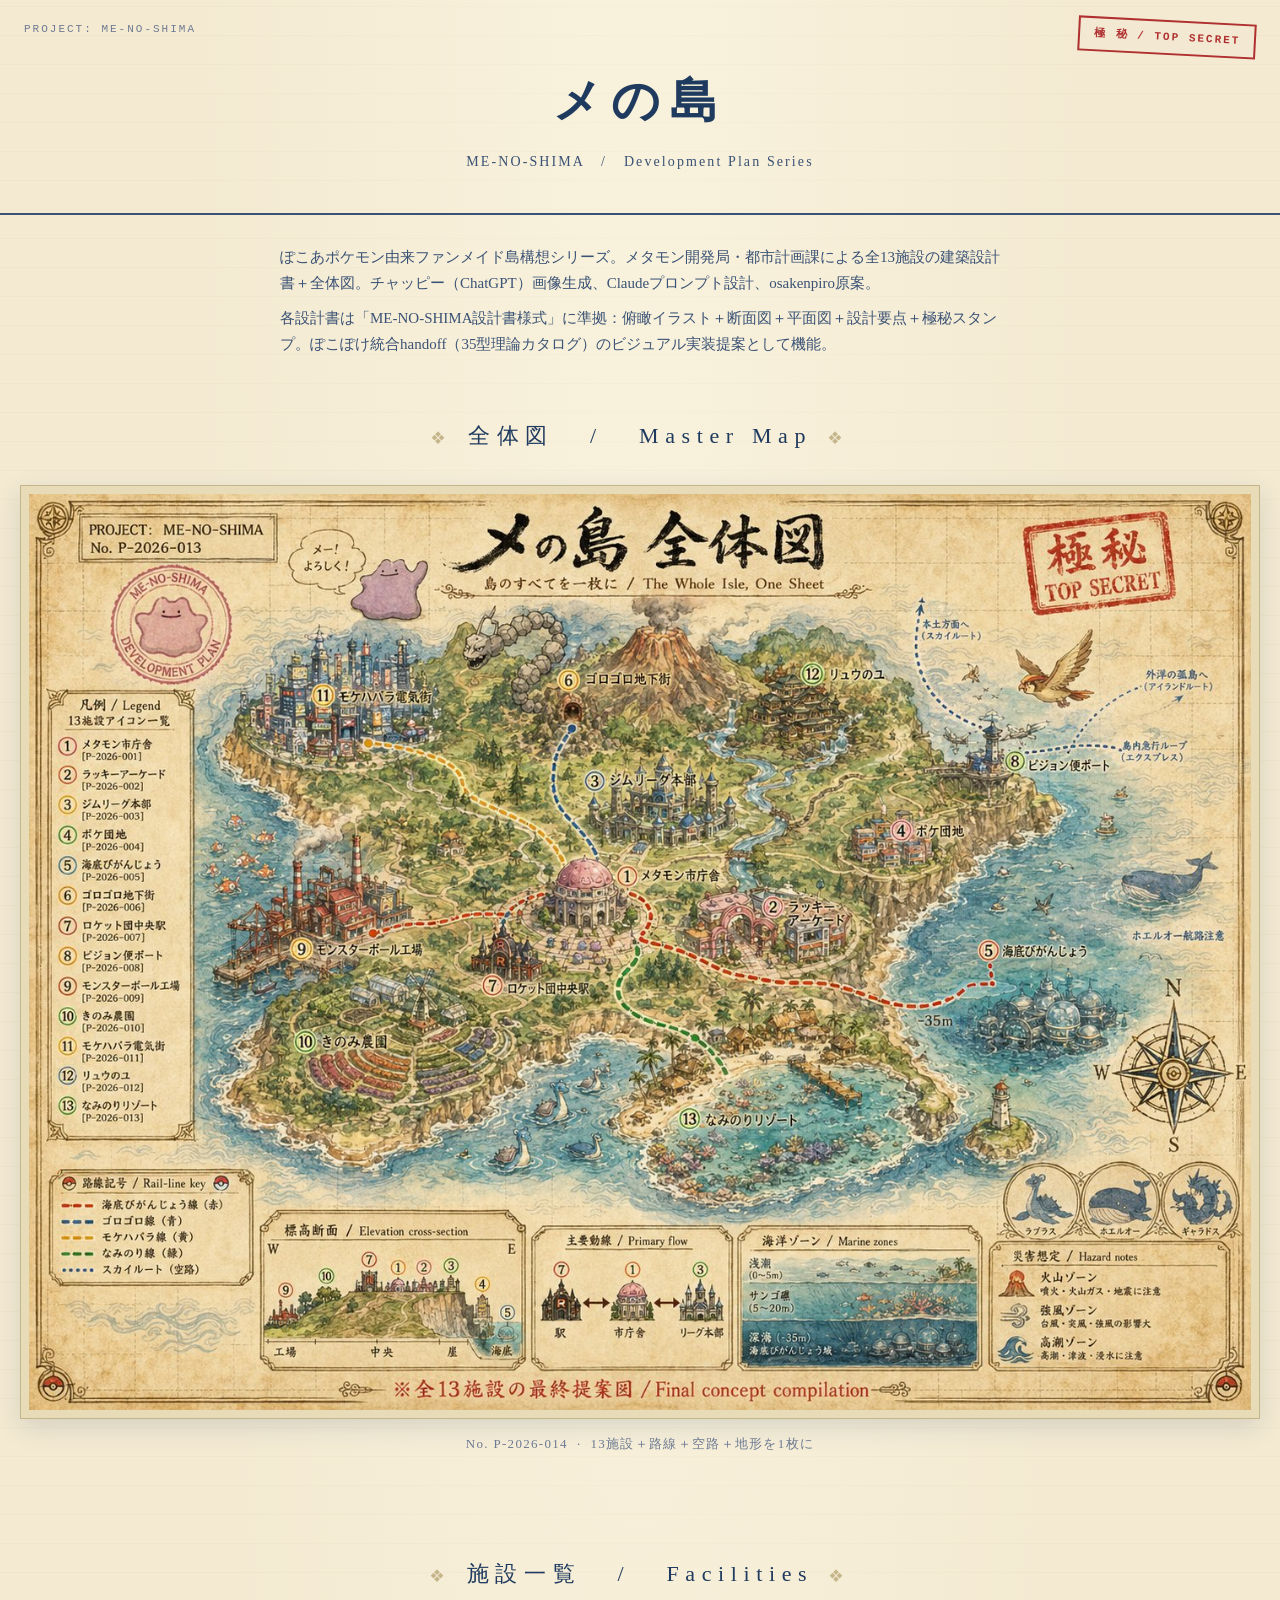
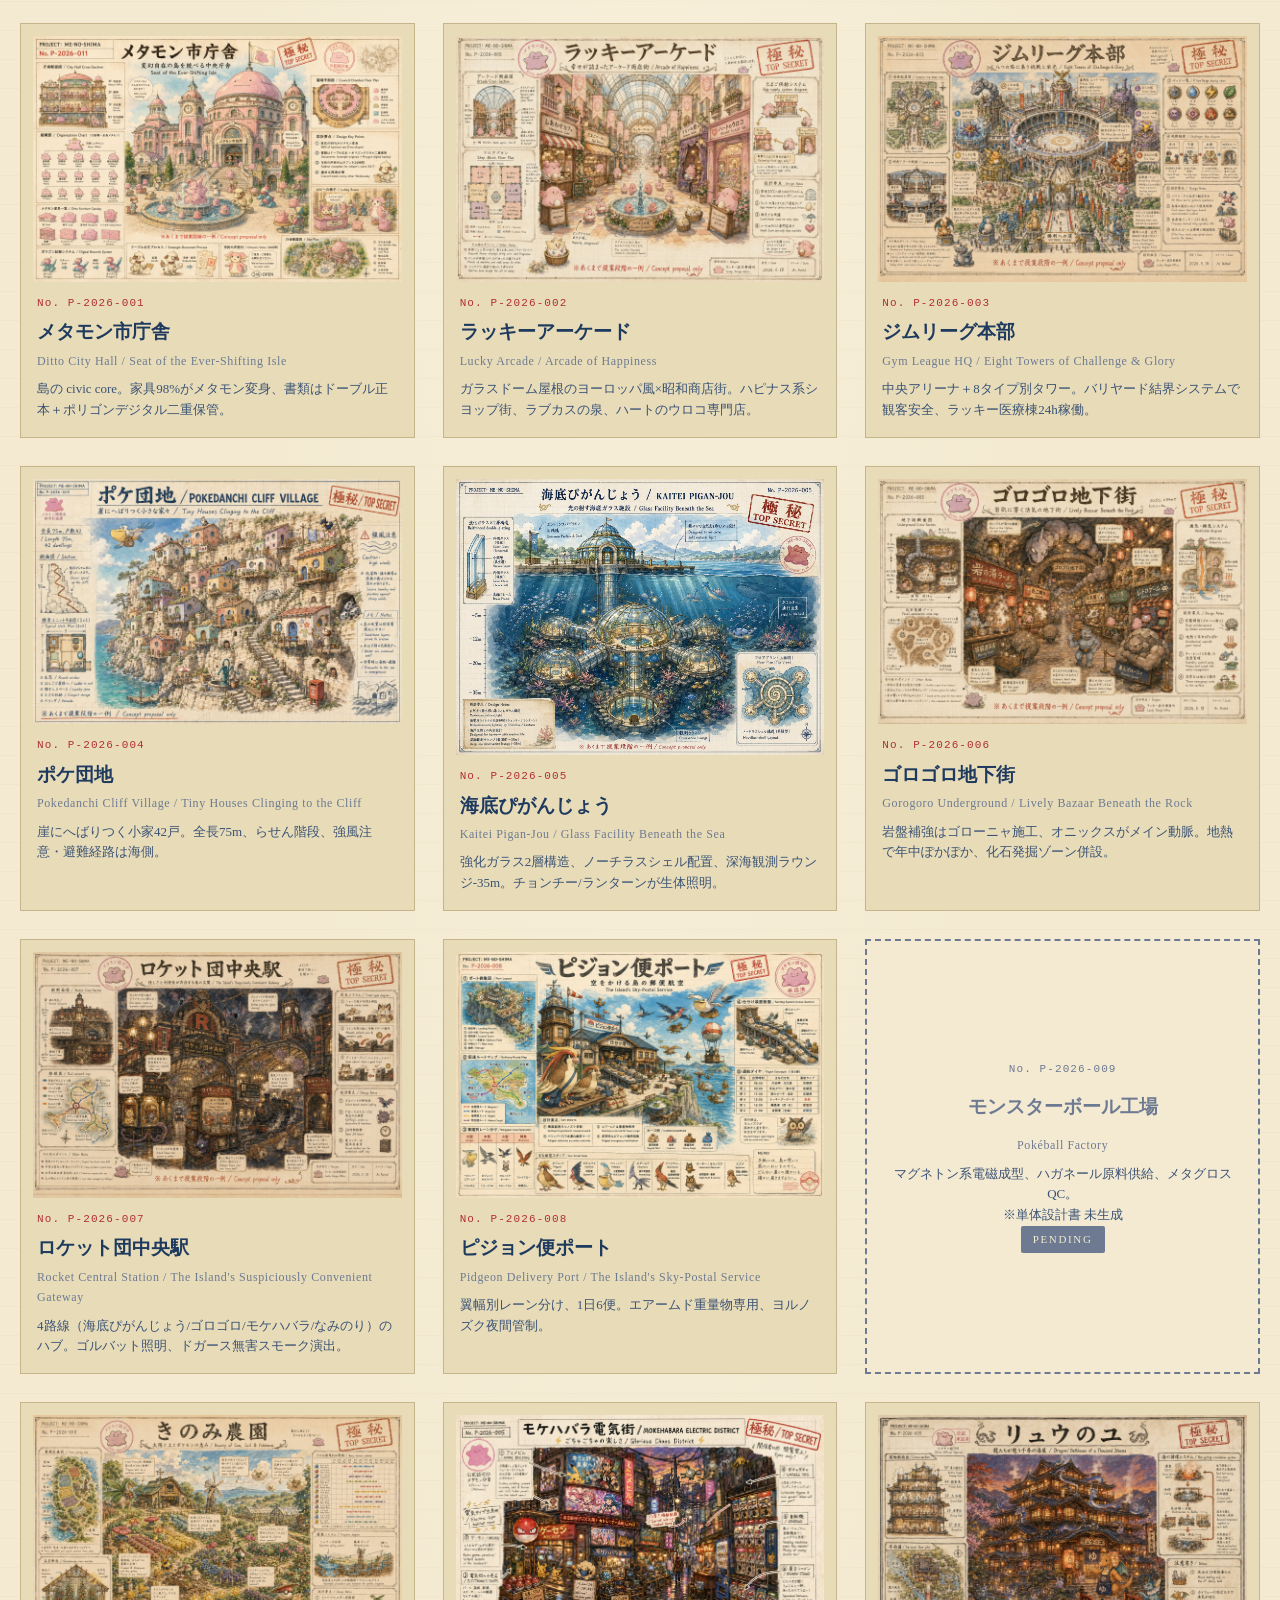
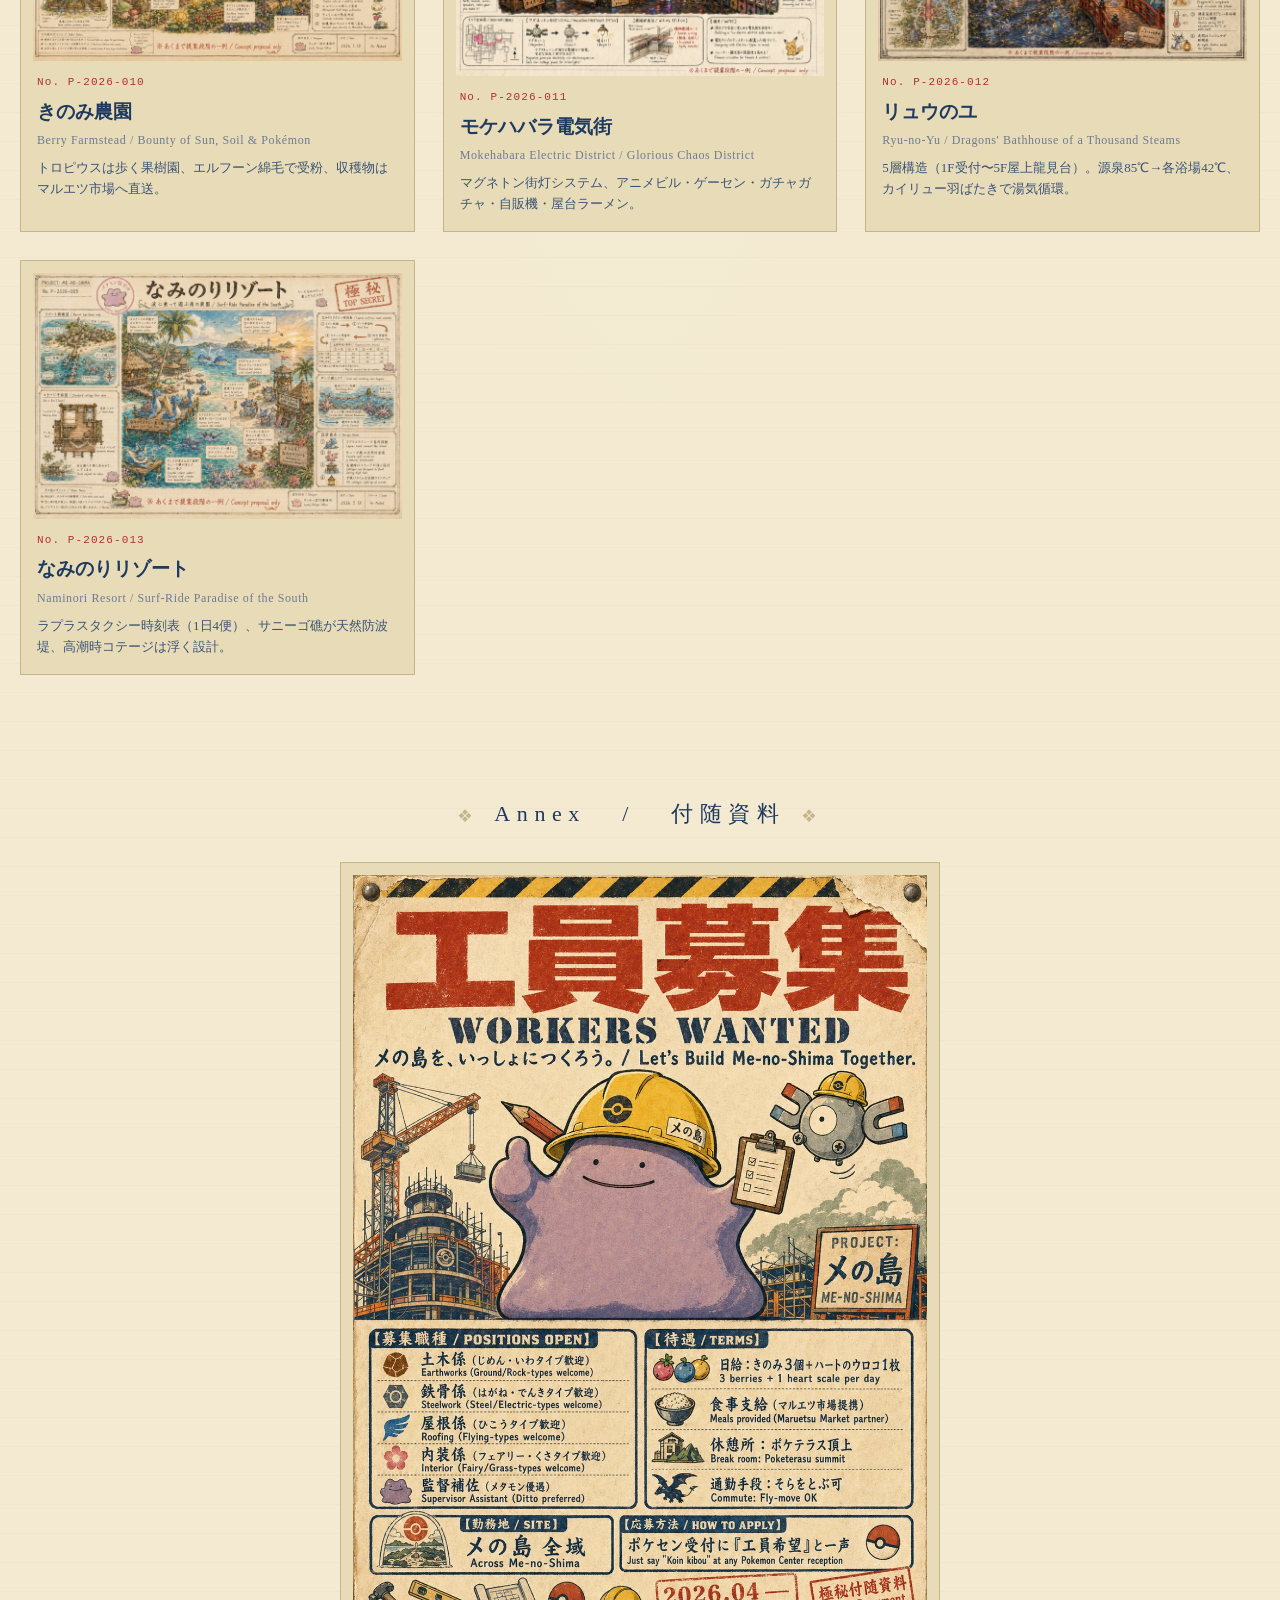
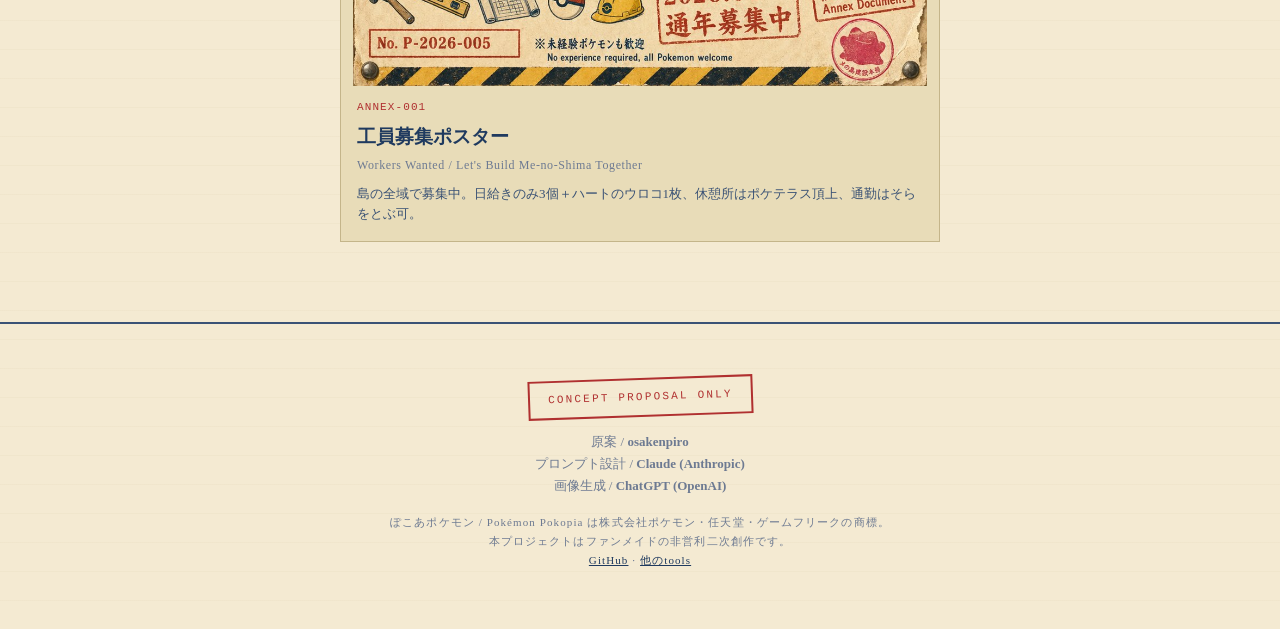
==== index.html @ 1da05d06 "deploy: メの島 / ME-NO-SHIMA 建築構想設計書シリーズ (13施設+全体図+別館)" ====
<!DOCTYPE html>
<html lang="ja">
<head>
<meta charset="UTF-8">
<meta name="viewport" content="width=device-width, initial-scale=1.0">
<title>メの島 / ME-NO-SHIMA — 建築構想設計書シリーズ</title>
<meta property="og:title" content="メの島 / ME-NO-SHIMA">
<meta property="og:description" content="ぽこあポケモン由来ファンメイド島構想・建築設計書シリーズ（全13施設＋全体図）">
<meta property="og:url" content="https://osakenpiro.github.io/me-no-shima/">
<meta property="og:type" content="website">
<meta property="og:image" content="https://osakenpiro.github.io/me-no-shima/images/P-2026-014-master-map.png">
<meta name="twitter:card" content="summary_large_image">
<style>
  :root {
    --paper: #f4ead2;
    --paper-2: #e8dcb8;
    --ink: #1f3a5f;
    --ink-2: #3a5275;
    --ink-3: #6d7a92;
    --red: #b03030;
    --red-2: #8a2020;
    --line: #c4b58a;
  }
  * { box-sizing: border-box; margin: 0; padding: 0; }
  html { scroll-behavior: smooth; }
  body {
    font-family: "Noto Serif JP", "Yu Mincho", "Hiragino Mincho ProN", serif;
    background: var(--paper);
    color: var(--ink);
    line-height: 1.7;
    background-image:
      radial-gradient(ellipse at top, rgba(255,253,235,0.4) 0%, transparent 50%),
      repeating-linear-gradient(0deg, transparent, transparent 28px, rgba(196,181,138,0.08) 28px, rgba(196,181,138,0.08) 29px);
  }
  header {
    text-align: center;
    padding: 60px 20px 40px;
    border-bottom: 2px double var(--ink-2);
    position: relative;
  }
  header::before {
    content: "PROJECT: ME-NO-SHIMA";
    position: absolute;
    top: 20px;
    left: 24px;
    font-family: "Courier New", monospace;
    font-size: 11px;
    letter-spacing: 2px;
    color: var(--ink-3);
  }
  header::after {
    content: "極 秘 / TOP SECRET";
    position: absolute;
    top: 20px;
    right: 24px;
    padding: 6px 14px;
    border: 2px solid var(--red);
    color: var(--red);
    font-family: "Courier New", monospace;
    font-weight: bold;
    font-size: 11px;
    letter-spacing: 2px;
    transform: rotate(3deg);
    background: rgba(244,234,210,0.6);
  }
  h1 {
    font-size: 48px;
    letter-spacing: 0.2em;
    font-weight: 900;
    margin-bottom: 8px;
  }
  .subtitle {
    font-size: 14px;
    color: var(--ink-2);
    letter-spacing: 0.15em;
  }
  .lead {
    max-width: 760px;
    margin: 30px auto;
    padding: 0 20px;
    font-size: 15px;
    color: var(--ink-2);
  }
  .lead p { margin-bottom: 10px; }
  .section-title {
    text-align: center;
    margin: 60px 0 30px;
    font-size: 22px;
    letter-spacing: 0.3em;
    color: var(--ink);
    position: relative;
  }
  .section-title::before, .section-title::after {
    content: "❖";
    color: var(--line);
    margin: 0 16px;
    font-size: 14px;
  }
  /* MASTER MAP */
  .master {
    max-width: 1400px;
    margin: 0 auto;
    padding: 0 20px 40px;
  }
  .master-frame {
    border: 1px solid var(--line);
    padding: 8px;
    background: var(--paper-2);
    box-shadow: 0 8px 24px rgba(31,58,95,0.15);
  }
  .master-frame img {
    width: 100%;
    display: block;
  }
  .master-cap {
    text-align: center;
    margin-top: 14px;
    font-size: 13px;
    color: var(--ink-3);
    letter-spacing: 0.1em;
  }
  /* GALLERY */
  .gallery {
    max-width: 1400px;
    margin: 0 auto;
    padding: 0 20px 60px;
    display: grid;
    grid-template-columns: repeat(auto-fill, minmax(340px, 1fr));
    gap: 28px;
  }
  .card {
    background: var(--paper-2);
    border: 1px solid var(--line);
    padding: 12px;
    transition: transform 0.2s, box-shadow 0.2s;
  }
  .card:hover {
    transform: translateY(-3px);
    box-shadow: 0 10px 20px rgba(31,58,95,0.18);
  }
  .card a { display: block; text-decoration: none; color: inherit; }
  .card img { width: 100%; display: block; }
  .card-meta {
    padding: 12px 4px 4px;
  }
  .pnum {
    font-family: "Courier New", monospace;
    font-size: 11px;
    color: var(--red);
    letter-spacing: 0.1em;
  }
  .title-ja {
    font-size: 19px;
    font-weight: 700;
    margin: 4px 0 2px;
  }
  .title-en {
    font-size: 12px;
    color: var(--ink-3);
    letter-spacing: 0.05em;
  }
  .caption {
    margin-top: 8px;
    font-size: 13px;
    color: var(--ink-2);
    line-height: 1.6;
  }
  /* MISSING placeholder */
  .card-missing {
    background: var(--paper);
    border: 2px dashed var(--ink-3);
    padding: 12px;
    display: flex;
    flex-direction: column;
    justify-content: center;
    align-items: center;
    min-height: 320px;
    text-align: center;
    color: var(--ink-3);
  }
  .card-missing .pnum { color: var(--ink-3); margin-bottom: 8px; }
  .card-missing .title-ja { margin-bottom: 12px; }
  .card-missing .status {
    display: inline-block;
    padding: 4px 12px;
    background: var(--ink-3);
    color: var(--paper);
    font-size: 11px;
    letter-spacing: 0.15em;
    border-radius: 2px;
  }
  /* ANNEX */
  .annex {
    max-width: 800px;
    margin: 0 auto;
    padding: 0 20px 80px;
  }
  .annex .card { max-width: 600px; margin: 0 auto; }
  /* FOOTER */
  footer {
    border-top: 2px double var(--ink-2);
    padding: 40px 20px 60px;
    text-align: center;
    color: var(--ink-3);
    font-size: 13px;
  }
  footer .stamp {
    display: inline-block;
    padding: 8px 18px;
    border: 2px solid var(--red);
    color: var(--red);
    font-family: "Courier New", monospace;
    font-size: 11px;
    letter-spacing: 0.2em;
    margin: 14px 0;
    transform: rotate(-2deg);
  }
  footer a { color: var(--ink); text-decoration: underline; }
  footer .credit { margin-top: 16px; font-size: 11px; letter-spacing: 0.1em; }
  /* MOBILE */
  @media (max-width: 640px) {
    h1 { font-size: 32px; }
    header { padding: 50px 12px 30px; }
    header::before, header::after { font-size: 10px; }
    .gallery { grid-template-columns: 1fr; gap: 20px; padding: 0 12px 40px; }
    .master, .annex { padding-left: 12px; padding-right: 12px; }
  }
</style>
</head>
<body>

<header>
  <h1>メの島</h1>
  <div class="subtitle">ME-NO-SHIMA &nbsp; / &nbsp; Development Plan Series</div>
</header>

<div class="lead">
  <p>ぽこあポケモン由来ファンメイド島構想シリーズ。メタモン開発局・都市計画課による全13施設の建築設計書＋全体図。チャッピー（ChatGPT）画像生成、Claudeプロンプト設計、osakenpiro原案。</p>
  <p>各設計書は「ME-NO-SHIMA設計書様式」に準拠：俯瞰イラスト＋断面図＋平面図＋設計要点＋極秘スタンプ。ぽこぽけ統合handoff（35型理論カタログ）のビジュアル実装提案として機能。</p>
</div>

<div class="section-title">全体図 &nbsp; / &nbsp; Master Map</div>
<section class="master">
  <div class="master-frame">
    <a href="images/P-2026-014-master-map.png" target="_blank">
      <img src="images/P-2026-014-master-map.png" alt="メの島 全体図 Master Map">
    </a>
  </div>
  <div class="master-cap">No. P-2026-014 &nbsp;·&nbsp; 13施設＋路線＋空路＋地形を1枚に</div>
</section>

<div class="section-title">施設一覧 &nbsp; / &nbsp; Facilities</div>
<section class="gallery">

  <article class="card">
    <a href="images/P-2026-001-metamon-cityhall.png" target="_blank">
      <img src="images/P-2026-001-metamon-cityhall.png" alt="メタモン市庁舎">
    </a>
    <div class="card-meta">
      <div class="pnum">No. P-2026-001</div>
      <div class="title-ja">メタモン市庁舎</div>
      <div class="title-en">Ditto City Hall / Seat of the Ever-Shifting Isle</div>
      <div class="caption">島の civic core。家具98%がメタモン変身、書類はドーブル正本＋ポリゴンデジタル二重保管。</div>
    </div>
  </article>

  <article class="card">
    <a href="images/P-2026-002-lucky-arcade.png" target="_blank">
      <img src="images/P-2026-002-lucky-arcade.png" alt="ラッキーアーケード">
    </a>
    <div class="card-meta">
      <div class="pnum">No. P-2026-002</div>
      <div class="title-ja">ラッキーアーケード</div>
      <div class="title-en">Lucky Arcade / Arcade of Happiness</div>
      <div class="caption">ガラスドーム屋根のヨーロッパ風×昭和商店街。ハピナス系シヨップ街、ラブカスの泉、ハートのウロコ専門店。</div>
    </div>
  </article>

  <article class="card">
    <a href="images/P-2026-003-gym-league-hq.png" target="_blank">
      <img src="images/P-2026-003-gym-league-hq.png" alt="ジムリーグ本部">
    </a>
    <div class="card-meta">
      <div class="pnum">No. P-2026-003</div>
      <div class="title-ja">ジムリーグ本部</div>
      <div class="title-en">Gym League HQ / Eight Towers of Challenge & Glory</div>
      <div class="caption">中央アリーナ＋8タイプ別タワー。バリヤード結界システムで観客安全、ラッキー医療棟24h稼働。</div>
    </div>
  </article>

  <article class="card">
    <a href="images/P-2026-004-poke-danchi.png" target="_blank">
      <img src="images/P-2026-004-poke-danchi.png" alt="ポケ団地">
    </a>
    <div class="card-meta">
      <div class="pnum">No. P-2026-004</div>
      <div class="title-ja">ポケ団地</div>
      <div class="title-en">Pokedanchi Cliff Village / Tiny Houses Clinging to the Cliff</div>
      <div class="caption">崖にへばりつく小家42戸。全長75m、らせん階段、強風注意・避難経路は海側。</div>
    </div>
  </article>

  <article class="card">
    <a href="images/P-2026-005-kaitei-pigan-jou.png" target="_blank">
      <img src="images/P-2026-005-kaitei-pigan-jou.png" alt="海底ぴがんじょう">
    </a>
    <div class="card-meta">
      <div class="pnum">No. P-2026-005</div>
      <div class="title-ja">海底ぴがんじょう</div>
      <div class="title-en">Kaitei Pigan-Jou / Glass Facility Beneath the Sea</div>
      <div class="caption">強化ガラス2層構造、ノーチラスシェル配置、深海観測ラウンジ-35m。チョンチー/ランターンが生体照明。</div>
    </div>
  </article>

  <article class="card">
    <a href="images/P-2026-006-gorogoro-underground.png" target="_blank">
      <img src="images/P-2026-006-gorogoro-underground.png" alt="ゴロゴロ地下街">
    </a>
    <div class="card-meta">
      <div class="pnum">No. P-2026-006</div>
      <div class="title-ja">ゴロゴロ地下街</div>
      <div class="title-en">Gorogoro Underground / Lively Bazaar Beneath the Rock</div>
      <div class="caption">岩盤補強はゴローニャ施工、オニックスがメイン動脈。地熱で年中ぽかぽか、化石発掘ゾーン併設。</div>
    </div>
  </article>

  <article class="card">
    <a href="images/P-2026-007-rocket-central-station.png" target="_blank">
      <img src="images/P-2026-007-rocket-central-station.png" alt="ロケット団中央駅">
    </a>
    <div class="card-meta">
      <div class="pnum">No. P-2026-007</div>
      <div class="title-ja">ロケット団中央駅</div>
      <div class="title-en">Rocket Central Station / The Island's Suspiciously Convenient Gateway</div>
      <div class="caption">4路線（海底ぴがんじょう/ゴロゴロ/モケハバラ/なみのり）のハブ。ゴルバット照明、ドガース無害スモーク演出。</div>
    </div>
  </article>

  <article class="card">
    <a href="images/P-2026-008-pidgeon-port.png" target="_blank">
      <img src="images/P-2026-008-pidgeon-port.png" alt="ピジョン便ポート">
    </a>
    <div class="card-meta">
      <div class="pnum">No. P-2026-008</div>
      <div class="title-ja">ピジョン便ポート</div>
      <div class="title-en">Pidgeon Delivery Port / The Island's Sky-Postal Service</div>
      <div class="caption">翼幅別レーン分け、1日6便。エアームド重量物専用、ヨルノズク夜間管制。</div>
    </div>
  </article>

  <article class="card card-missing">
    <div class="pnum">No. P-2026-009</div>
    <div class="title-ja">モンスターボール工場</div>
    <div class="title-en">Pokéball Factory</div>
    <div class="caption">マグネトン系電磁成型、ハガネール原料供給、メタグロスQC。<br>※単体設計書 未生成</div>
    <span class="status">PENDING</span>
  </article>

  <article class="card">
    <a href="images/P-2026-010-berry-farm.png" target="_blank">
      <img src="images/P-2026-010-berry-farm.png" alt="きのみ農園">
    </a>
    <div class="card-meta">
      <div class="pnum">No. P-2026-010</div>
      <div class="title-ja">きのみ農園</div>
      <div class="title-en">Berry Farmstead / Bounty of Sun, Soil & Pokémon</div>
      <div class="caption">トロピウスは歩く果樹園、エルフーン綿毛で受粉、収穫物はマルエツ市場へ直送。</div>
    </div>
  </article>

  <article class="card">
    <a href="images/P-2026-011-mokehabara-electric.png" target="_blank">
      <img src="images/P-2026-011-mokehabara-electric.png" alt="モケハバラ電気街">
    </a>
    <div class="card-meta">
      <div class="pnum">No. P-2026-011</div>
      <div class="title-ja">モケハバラ電気街</div>
      <div class="title-en">Mokehabara Electric District / Glorious Chaos District</div>
      <div class="caption">マグネトン街灯システム、アニメビル・ゲーセン・ガチャガチャ・自販機・屋台ラーメン。</div>
    </div>
  </article>

  <article class="card">
    <a href="images/P-2026-012-ryu-no-yu.png" target="_blank">
      <img src="images/P-2026-012-ryu-no-yu.png" alt="リュウのユ">
    </a>
    <div class="card-meta">
      <div class="pnum">No. P-2026-012</div>
      <div class="title-ja">リュウのユ</div>
      <div class="title-en">Ryu-no-Yu / Dragons' Bathhouse of a Thousand Steams</div>
      <div class="caption">5層構造（1F受付〜5F屋上龍見台）。源泉85℃→各浴場42℃、カイリュー羽ばたきで湯気循環。</div>
    </div>
  </article>

  <article class="card">
    <a href="images/P-2026-013-naminori-resort.png" target="_blank">
      <img src="images/P-2026-013-naminori-resort.png" alt="なみのりリゾート">
    </a>
    <div class="card-meta">
      <div class="pnum">No. P-2026-013</div>
      <div class="title-ja">なみのりリゾート</div>
      <div class="title-en">Naminori Resort / Surf-Ride Paradise of the South</div>
      <div class="caption">ラプラスタクシー時刻表（1日4便）、サニーゴ礁が天然防波堤、高潮時コテージは浮く設計。</div>
    </div>
  </article>

</section>

<div class="section-title">Annex &nbsp; / &nbsp; 付随資料</div>
<section class="annex">
  <article class="card">
    <a href="images/annex-workers-wanted.png" target="_blank">
      <img src="images/annex-workers-wanted.png" alt="工員募集ポスター">
    </a>
    <div class="card-meta">
      <div class="pnum">ANNEX-001</div>
      <div class="title-ja">工員募集ポスター</div>
      <div class="title-en">Workers Wanted / Let's Build Me-no-Shima Together</div>
      <div class="caption">島の全域で募集中。日給きのみ3個＋ハートのウロコ1枚、休憩所はポケテラス頂上、通勤はそらをとぶ可。</div>
    </div>
  </article>
</section>

<footer>
  <div class="stamp">CONCEPT PROPOSAL ONLY</div>
  <div>原案 / <strong>osakenpiro</strong></div>
  <div>プロンプト設計 / <strong>Claude (Anthropic)</strong></div>
  <div>画像生成 / <strong>ChatGPT (OpenAI)</strong></div>
  <div class="credit">
    ぽこあポケモン / Pokémon Pokopia は株式会社ポケモン・任天堂・ゲームフリークの商標。<br>
    本プロジェクトはファンメイドの非営利二次創作です。<br>
    <a href="https://github.com/osakenpiro/me-no-shima">GitHub</a> ·
    <a href="https://osakenpiro.github.io/">他のtools</a>
  </div>
</footer>

</body>
</html>
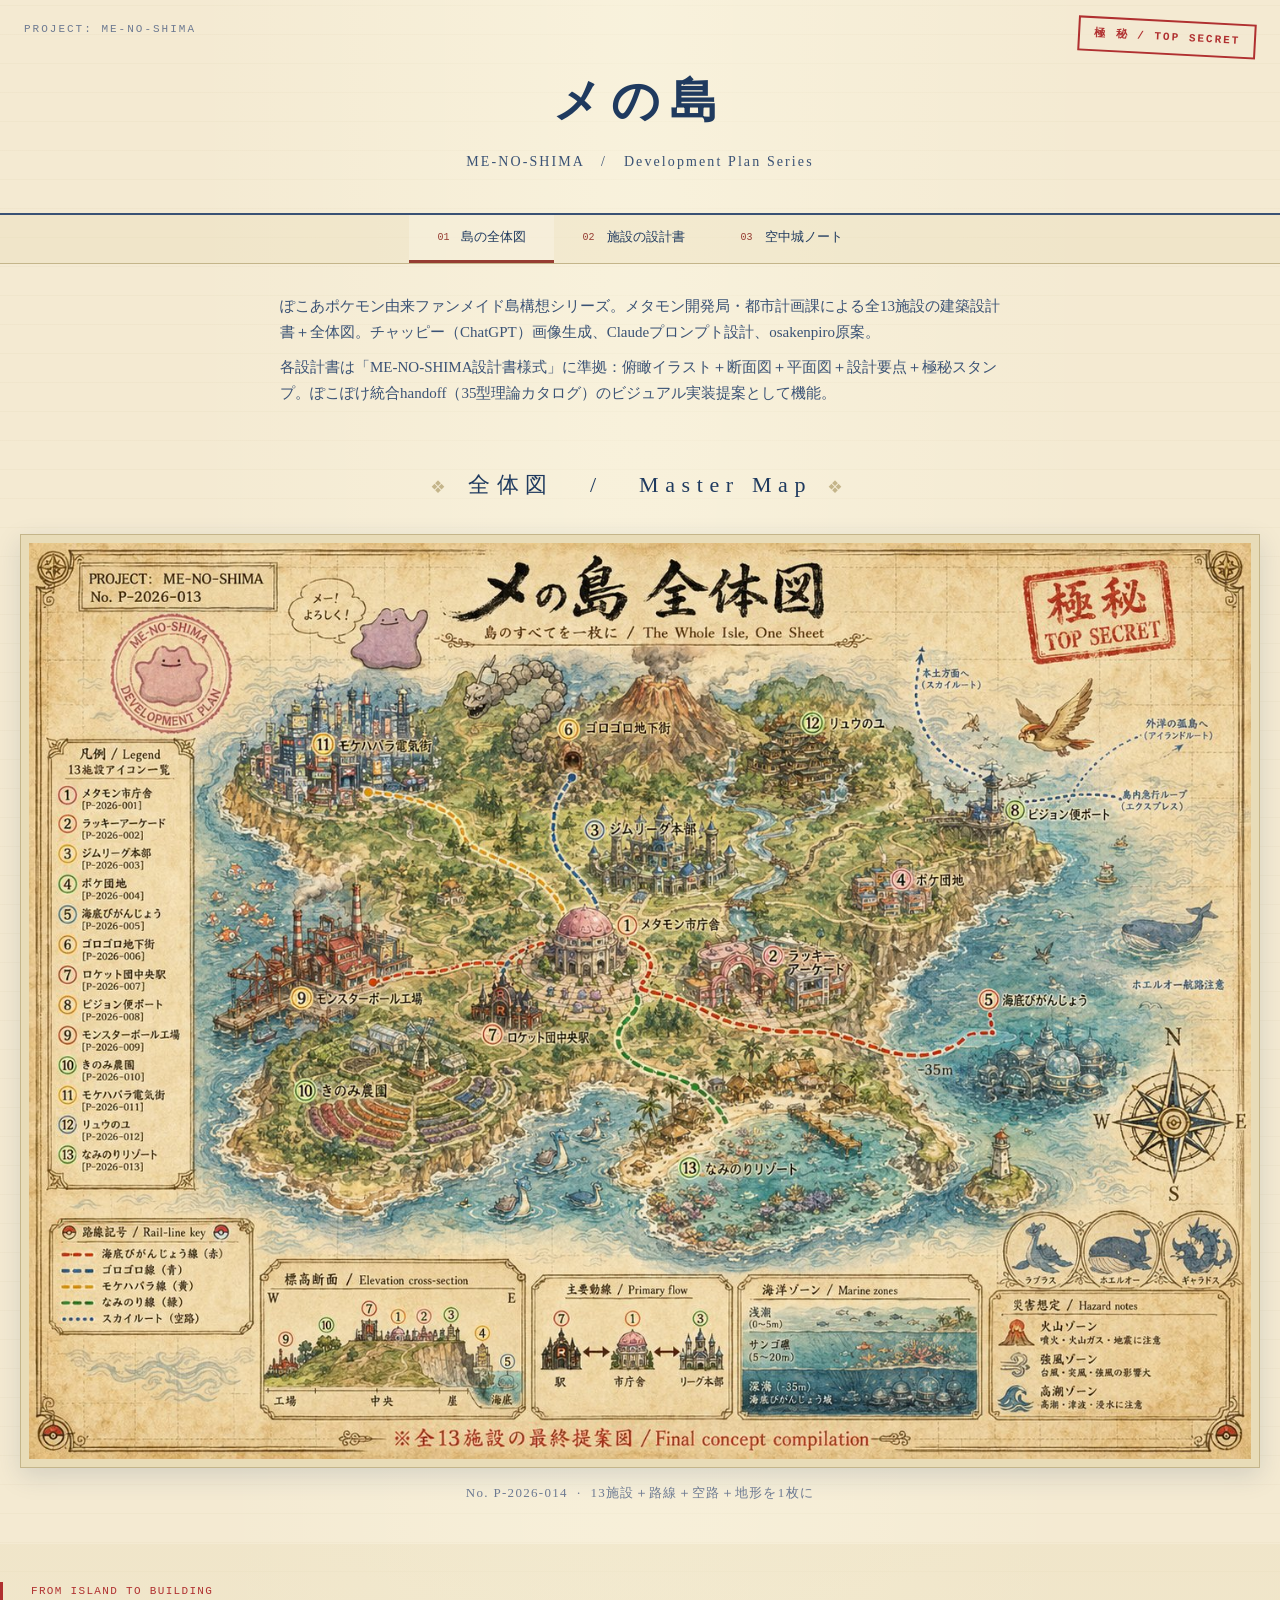
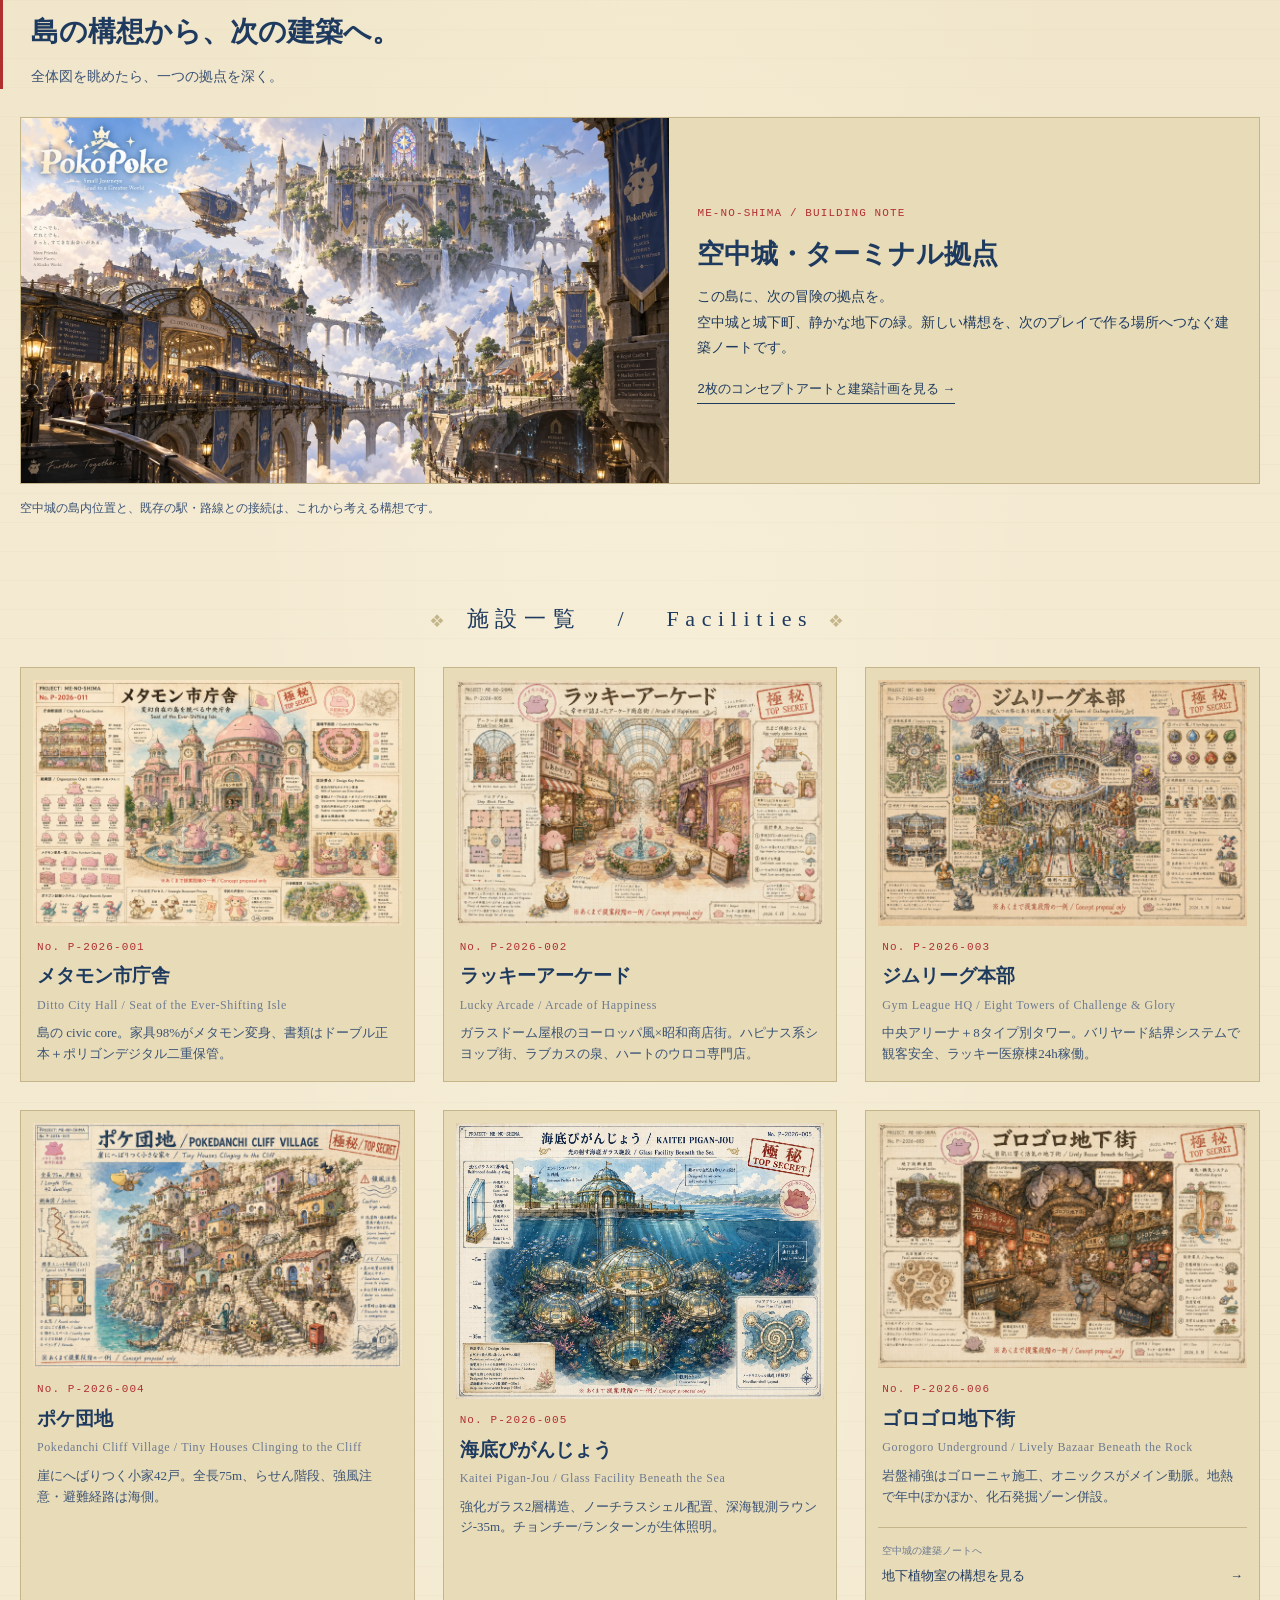
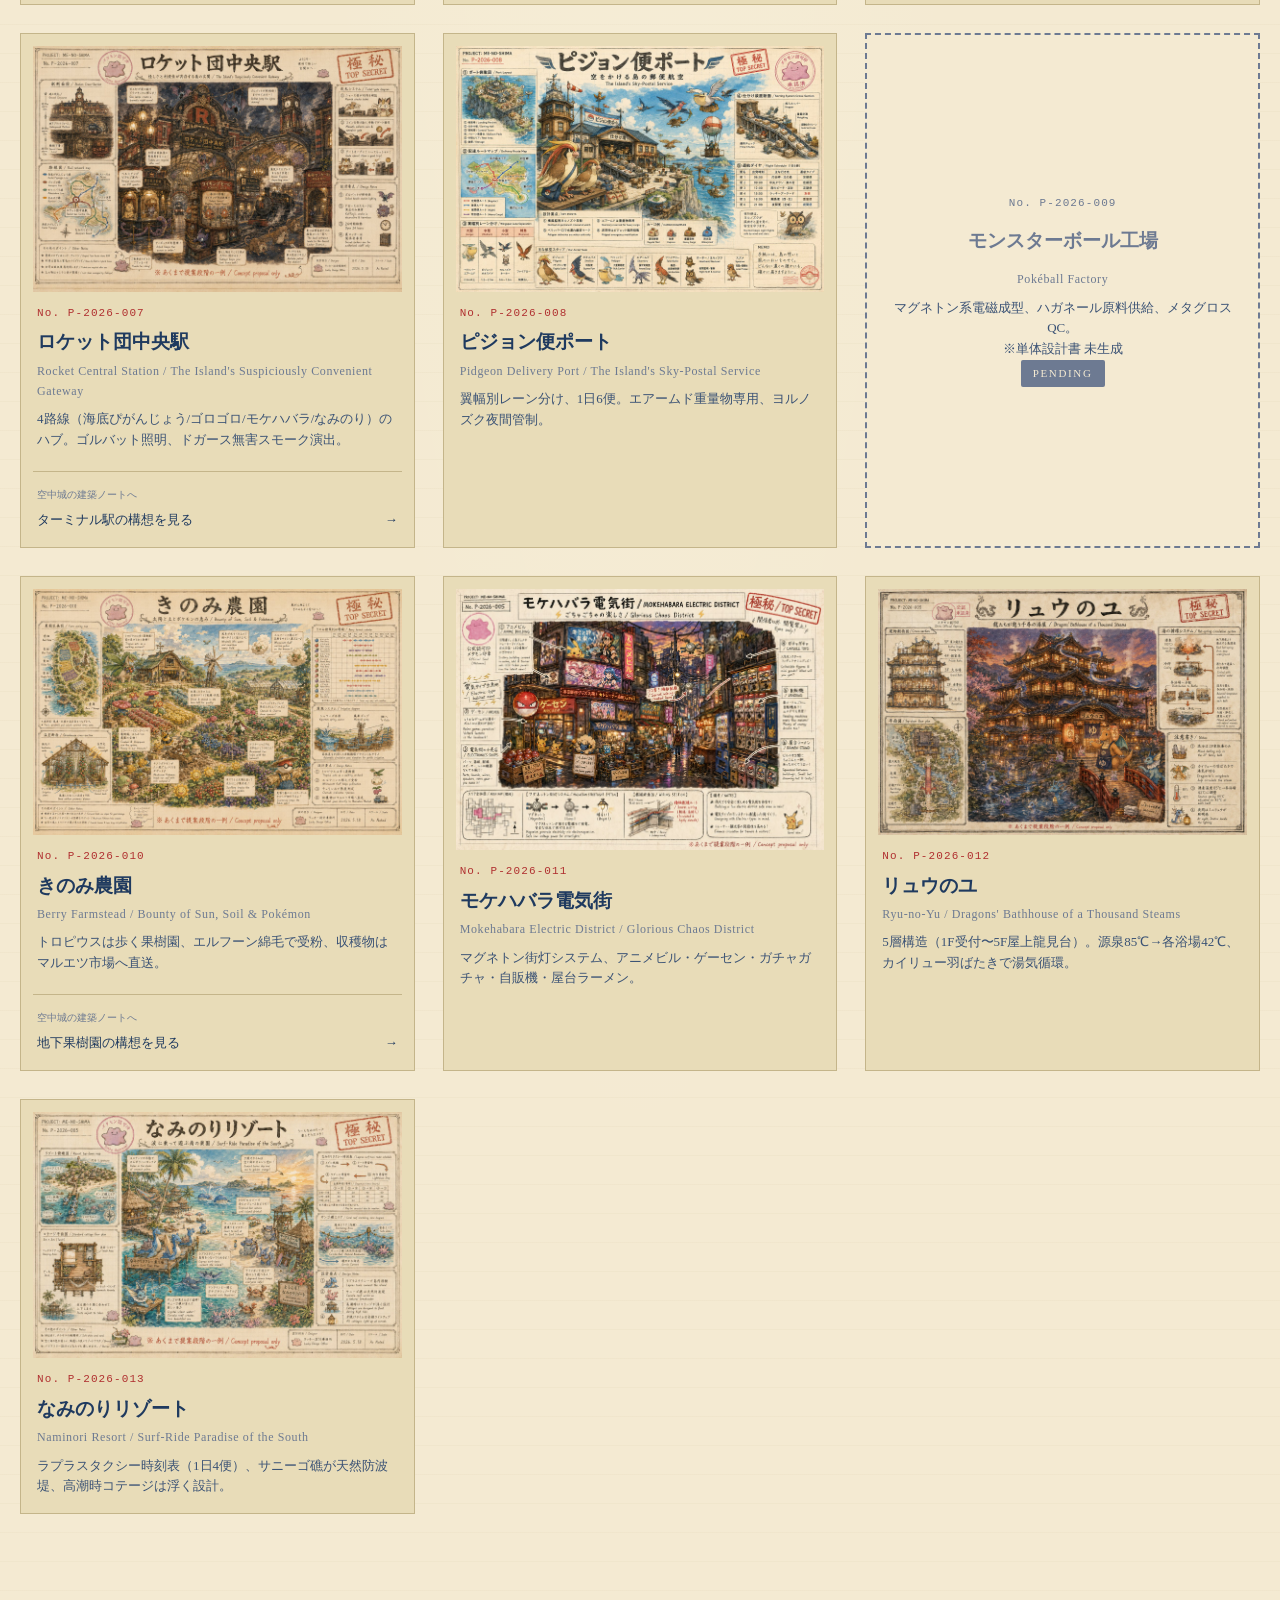
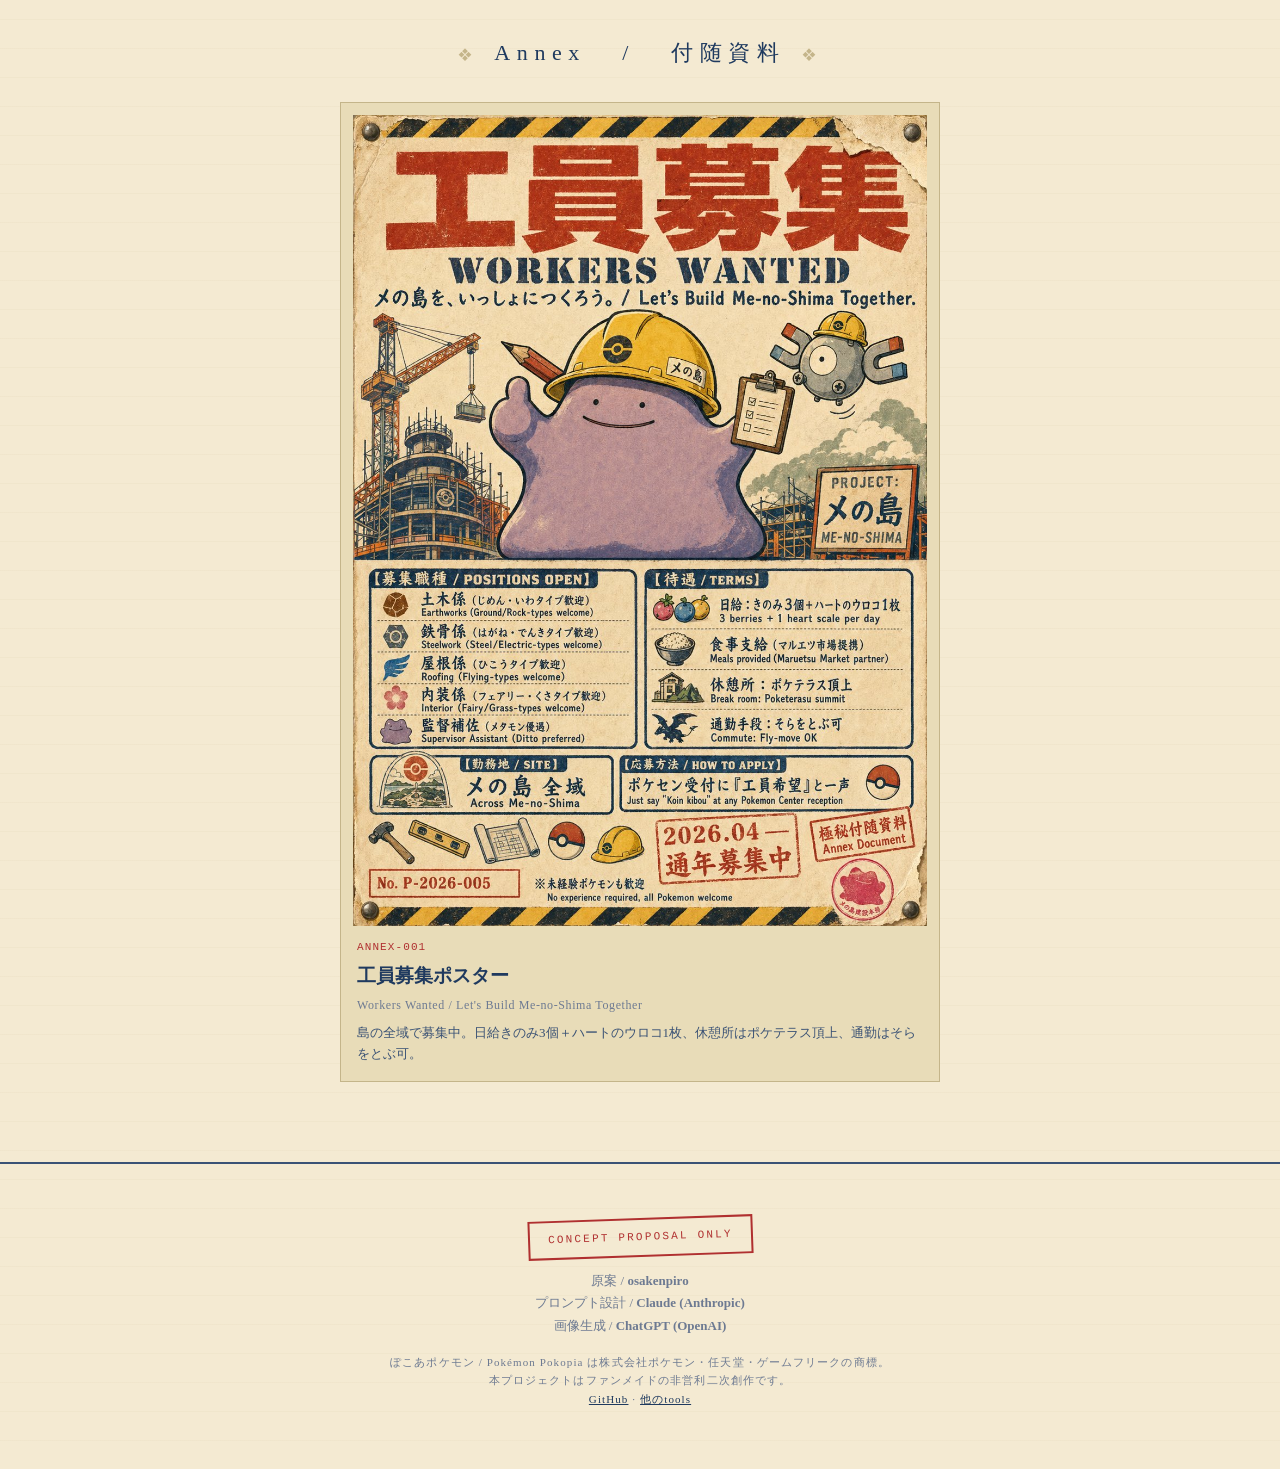
==== commit 96833429: "Connect floating castle building note to Me-no-Shima" ====
--- a/index.html
+++ b/index.html
@@ -225,6 +225,38 @@
     .gallery { grid-template-columns: 1fr; gap: 20px; padding: 0 12px 40px; }
     .master, .annex { padding-left: 12px; padding-right: 12px; }
   }
+  /* Bounded entrance to the floating-castle building note. */
+  .castle-entry { max-width: 1360px; margin: 28px auto 10px; display: grid; grid-template-columns: 1.1fr 1fr; border: 1px solid var(--line); background: var(--paper-2); color: var(--ink); text-decoration: none; }
+  .castle-entry img { display: block; width: 100%; height: 100%; object-fit: cover; }
+  .castle-entry-copy { padding: 28px; align-self: center; }
+  .castle-entry-copy small { color: var(--red); font: 11px/1.7 monospace; letter-spacing: .1em; }
+  .castle-entry-copy h2 { font-size: 27px; line-height: 1.5; margin: 10px 0; }
+  .castle-entry-copy p { font-size: 14px; line-height: 1.8; }
+  .castle-entry-copy span { display: inline-block; margin-top: 18px; padding-bottom: 3px; border-bottom: 1px solid var(--ink); font: 13px/1.7 sans-serif; }
+  .castle-entry:hover { box-shadow: 0 8px 24px rgba(31,58,95,.15); }
+  .castle-entry:focus-visible { outline: 3px solid var(--red); outline-offset: 4px; }
+  @media (max-width: 1400px) { .castle-entry { margin-left: 20px; margin-right: 20px; } }
+  @media (max-width: 640px) { .castle-entry { grid-template-columns: 1fr; margin: 24px 12px 0; } .castle-entry-copy { padding: 20px; } .castle-entry-copy h2 { font-size: 25px; } }
+
+/* The same site navigation appears on the island and its building note. */
+.island-nav{display:flex;justify-content:center;border-bottom:1px solid #c4b58a;background:#e8dcb855}
+.island-nav a{display:flex;align-items:center;justify-content:center;gap:12px;min-height:48px;padding:12px 28px;color:#1f3a5f;text-decoration:none;font:13px/1.6 sans-serif;border-bottom:3px solid transparent}
+.island-nav a span{font:10px monospace;color:#963d32}.island-nav a:hover{background:#e8dcb8}.island-nav a[aria-current="page"]{border-bottom-color:#963d32;background:#fbf6e966}
+.island-nav a:focus-visible{outline:3px solid #963d32;outline-offset:-3px}
+@media(max-width:600px){.island-nav a{flex:1;gap:4px;padding:12px 5px;font-size:11px}.island-nav a span{font-size:9px}}
+
+  html{scroll-padding-top:24px;scroll-behavior:auto}
+  .building-notes{padding:38px 0 20px;background:linear-gradient(180deg,#e8dcb855,transparent)}
+  .building-notes-heading{max-width:1360px;margin:0 auto;padding:0 28px;border-left:3px solid var(--red)}
+  .building-notes-heading p{font:11px/1.8 monospace;letter-spacing:.12em;color:var(--red)}
+  .building-notes-heading h2{font-size:28px;font-weight:600;margin:6px 0}
+  .building-notes-heading>span{font-size:14px;color:var(--ink-2)}
+  .connection-caveat{max-width:1360px;margin:14px auto 0;padding:0 20px;font:12px/1.8 sans-serif;color:var(--ink-2)}
+  .card .castle-reference{display:block;border-top:1px solid var(--line);padding:14px 4px 4px;margin-top:16px;font:13px/1.8 sans-serif;text-underline-offset:4px;min-height:60px}
+  .castle-reference small{display:block;color:var(--ink-3);font-size:10px;margin-bottom:4px}.castle-reference span{float:right}.card .castle-reference:hover{text-decoration:underline;color:var(--red)}
+  .card:target{outline:3px solid var(--red);outline-offset:4px}.card a:focus-visible{outline:3px solid var(--red);outline-offset:4px}
+  @media(max-width:600px){.building-notes-heading{margin:0 20px;padding:0 15px}.building-notes-heading h2{font-size:23px}.building-notes-heading>span{font-size:12px}.connection-caveat{font-size:11px}.castle-entry-copy h2{font-size:24px}}
+  @media(prefers-reduced-motion:reduce){.card{transition:none}}
 </style>
 </head>
 <body>
@@ -233,13 +265,18 @@
   <h1>メの島</h1>
   <div class="subtitle">ME-NO-SHIMA &nbsp; / &nbsp; Development Plan Series</div>
 </header>
+<nav class="island-nav" aria-label="メの島 サイト案内">
+  <a href="./#master-map" aria-current="page"><span>01</span> 島の全体図</a>
+  <a href="./#island-facilities"><span>02</span> 施設の設計書</a>
+  <a href="floating-castle.html"><span>03</span> 空中城ノート</a>
+</nav>
 
 <div class="lead">
   <p>ぽこあポケモン由来ファンメイド島構想シリーズ。メタモン開発局・都市計画課による全13施設の建築設計書＋全体図。チャッピー（ChatGPT）画像生成、Claudeプロンプト設計、osakenpiro原案。</p>
   <p>各設計書は「ME-NO-SHIMA設計書様式」に準拠：俯瞰イラスト＋断面図＋平面図＋設計要点＋極秘スタンプ。ぽこぽけ統合handoff（35型理論カタログ）のビジュアル実装提案として機能。</p>
 </div>
 
-<div class="section-title">全体図 &nbsp; / &nbsp; Master Map</div>
+<div class="section-title" id="master-map">全体図 &nbsp; / &nbsp; Master Map</div>
 <section class="master">
   <div class="master-frame">
     <a href="images/P-2026-014-master-map.png" target="_blank">
@@ -249,7 +286,21 @@
   <div class="master-cap">No. P-2026-014 &nbsp;·&nbsp; 13施設＋路線＋空路＋地形を1枚に</div>
 </section>
 
-<div class="section-title">施設一覧 &nbsp; / &nbsp; Facilities</div>
+<section class="building-notes" aria-labelledby="building-notes-title">
+  <div class="building-notes-heading"><p>FROM ISLAND TO BUILDING</p><h2 id="building-notes-title">島の構想から、次の建築へ。</h2><span>全体図を眺めたら、一つの拠点を深く。</span></div>
+  <a class="castle-entry" href="floating-castle.html" aria-label="空中城・ターミナル拠点の建築ノートへ">
+  <img src="images/floating-castle-terminal.webp" width="1672" height="941" alt="雲の中に浮かぶ城と、ターミナル駅のある城下町の完成イメージ">
+  <div class="castle-entry-copy">
+    <small>ME-NO-SHIMA / BUILDING NOTE</small>
+    <h2>空中城・ターミナル拠点</h2>
+    <p>この島に、次の冒険の拠点を。<br>空中城と城下町、静かな地下の緑。新しい構想を、次のプレイで作る場所へつなぐ建築ノートです。</p>
+    <span>2枚のコンセプトアートと建築計画を見る →</span>
+  </div>
+</a>
+  <p class="connection-caveat">空中城の島内位置と、既存の駅・路線との接続は、これから考える構想です。</p>
+</section>
+
+<div class="section-title" id="island-facilities">施設一覧 &nbsp; / &nbsp; Facilities</div>
 <section class="gallery">
 
   <article class="card">
@@ -312,7 +363,7 @@
     </div>
   </article>
 
-  <article class="card">
+  <article class="card" id="facility-006" tabindex="-1">
     <a href="images/P-2026-006-gorogoro-underground.png" target="_blank">
       <img src="images/P-2026-006-gorogoro-underground.png" alt="ゴロゴロ地下街">
     </a>
@@ -322,9 +373,10 @@
       <div class="title-en">Gorogoro Underground / Lively Bazaar Beneath the Rock</div>
       <div class="caption">岩盤補強はゴローニャ施工、オニックスがメイン動脈。地熱で年中ぽかぽか、化石発掘ゾーン併設。</div>
     </div>
-  </article>
-
-  <article class="card">
+    <a class="castle-reference" href="floating-castle.html#plant-room"><small>空中城の建築ノートへ</small>地下植物室の構想を見る <span aria-hidden="true">→</span></a>
+  </article>
+
+  <article class="card" id="facility-007" tabindex="-1">
     <a href="images/P-2026-007-rocket-central-station.png" target="_blank">
       <img src="images/P-2026-007-rocket-central-station.png" alt="ロケット団中央駅">
     </a>
@@ -334,6 +386,7 @@
       <div class="title-en">Rocket Central Station / The Island's Suspiciously Convenient Gateway</div>
       <div class="caption">4路線（海底ぴがんじょう/ゴロゴロ/モケハバラ/なみのり）のハブ。ゴルバット照明、ドガース無害スモーク演出。</div>
     </div>
+    <a class="castle-reference" href="floating-castle.html#station"><small>空中城の建築ノートへ</small>ターミナル駅の構想を見る <span aria-hidden="true">→</span></a>
   </article>
 
   <article class="card">
@@ -356,7 +409,7 @@
     <span class="status">PENDING</span>
   </article>
 
-  <article class="card">
+  <article class="card" id="facility-010" tabindex="-1">
     <a href="images/P-2026-010-berry-farm.png" target="_blank">
       <img src="images/P-2026-010-berry-farm.png" alt="きのみ農園">
     </a>
@@ -366,6 +419,7 @@
       <div class="title-en">Berry Farmstead / Bounty of Sun, Soil & Pokémon</div>
       <div class="caption">トロピウスは歩く果樹園、エルフーン綿毛で受粉、収穫物はマルエツ市場へ直送。</div>
     </div>
+    <a class="castle-reference" href="floating-castle.html#orchard"><small>空中城の建築ノートへ</small>地下果樹園の構想を見る <span aria-hidden="true">→</span></a>
   </article>
 
   <article class="card">
